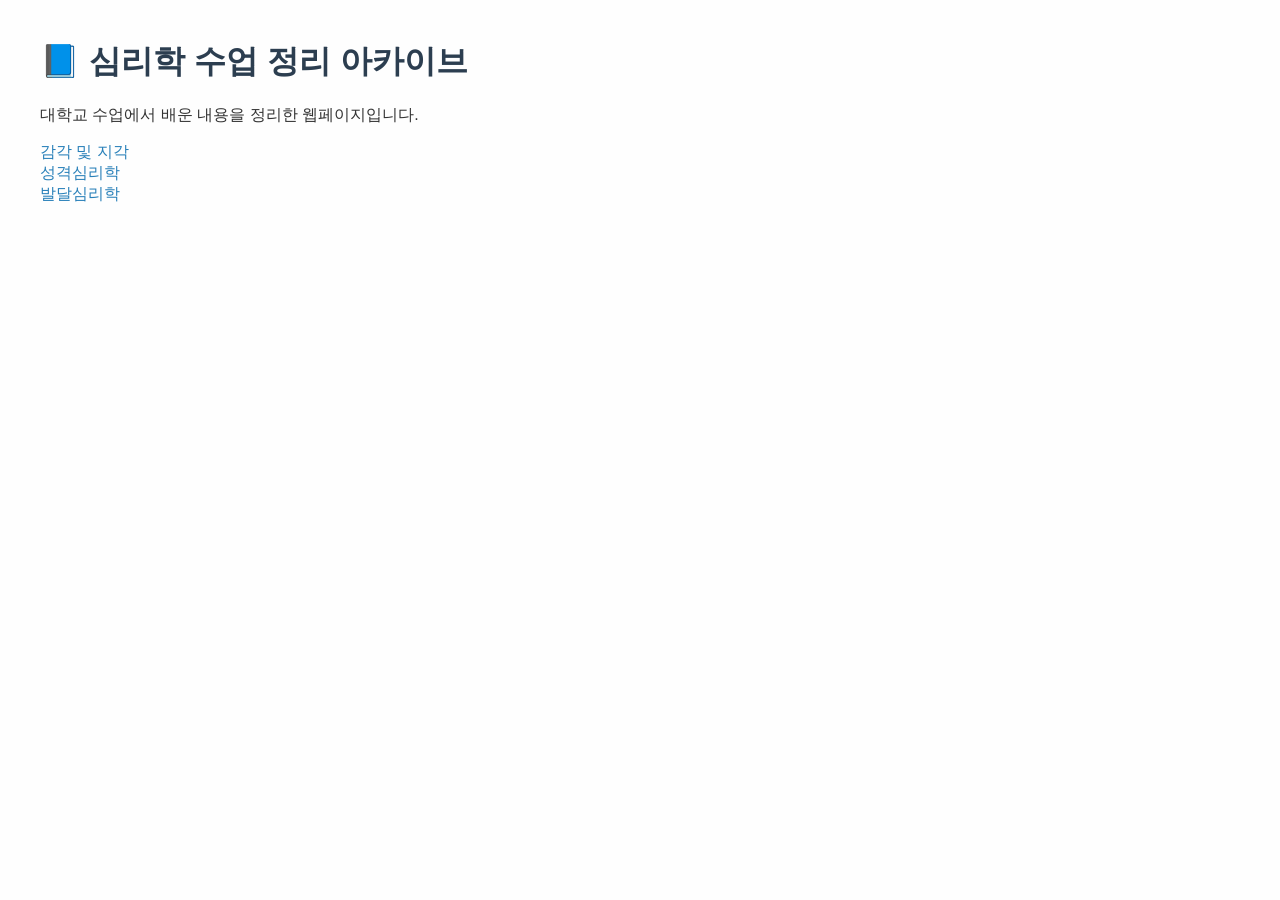
==== 심리학/index.html @ 8f7af4ea "Add files via upload" ====
<!DOCTYPE html>
<html lang="ko">
<head>
  <meta charset="UTF-8" />
  <title>심리학 수업 정리</title>
  <link rel="stylesheet" href="style.css" />
</head>
<body>
  <header>
    <h1>📘 심리학 수업 정리 아카이브</h1>
    <p>대학교 수업에서 배운 내용을 정리한 웹페이지입니다.</p>
  </header>

  <main>
    <ul>
      <li><a href="Sensation_Perception.html">감각 및 지각</a></li>
      <li><a href="personality.html">성격심리학</a></li>
      <li><a href="development.html">발달심리학</a></li>
    </ul>
  </main>
</body>
</html>
---- 심리학/style.css ----
body {
    font-family: 'Noto Sans KR', sans-serif;
    background-color: #fefefe;
    margin: 40px;
    color: #333;
  }
  
  h1, h2 {
    color: #2c3e50;
  }
  
  a {
    color: #2980b9;
    text-decoration: none;
  }
  
  a:hover {
    text-decoration: underline;
  }
  
  ul {
    list-style: none;
    padding: 0;
  }
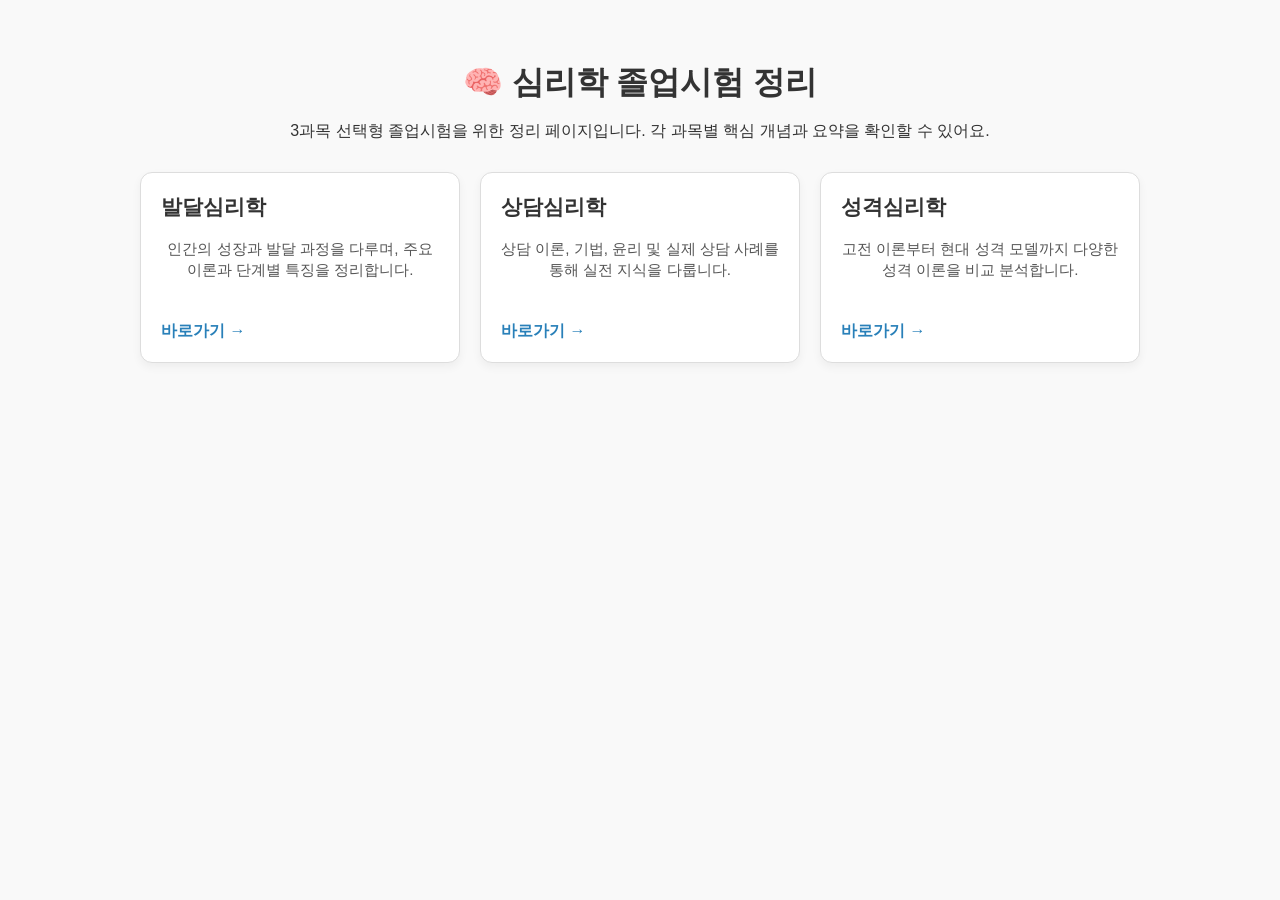
==== commit cf0e2537: "Add files via upload" ====
--- a/심리학/index.html
+++ b/심리학/index.html
@@ -1,22 +1,30 @@
 <!DOCTYPE html>
 <html lang="ko">
 <head>
-  <meta charset="UTF-8" />
-  <title>심리학 수업 정리</title>
-  <link rel="stylesheet" href="style.css" />
+  <meta charset="UTF-8">
+  <title>심리학 졸업시험 정리</title>
+  <link rel="stylesheet" href="style.css">
 </head>
 <body>
-  <header>
-    <h1>📘 심리학 수업 정리 아카이브</h1>
-    <p>대학교 수업에서 배운 내용을 정리한 웹페이지입니다.</p>
-  </header>
+  <h1>🧠 심리학 졸업시험 정리</h1>
+  <p>3과목 선택형 졸업시험을 위한 정리 페이지입니다. 각 과목별 핵심 개념과 요약을 확인할 수 있어요.</p>
 
-  <main>
-    <ul>
-      <li><a href="Sensation_Perception.html">감각 및 지각</a></li>
-      <li><a href="personality.html">성격심리학</a></li>
-      <li><a href="development.html">발달심리학</a></li>
-    </ul>
-  </main>
+  <div class="container">
+    <div class="card">
+      <h2>발달심리학</h2>
+      <p>인간의 성장과 발달 과정을 다루며, 주요 이론과 단계별 특징을 정리합니다.</p>
+      <a href="development.html">바로가기 →</a>
+    </div>
+    <div class="card">
+      <h2>상담심리학</h2>
+      <p>상담 이론, 기법, 윤리 및 실제 상담 사례를 통해 실전 지식을 다룹니다.</p>
+      <a href="Counseling.html">바로가기 →</a>
+    </div>
+    <div class="card">
+      <h2>성격심리학</h2>
+      <p>고전 이론부터 현대 성격 모델까지 다양한 성격 이론을 비교 분석합니다.</p>
+      <a href="Personality.html">바로가기 →</a>
+    </div>
+  </div>
 </body>
 </html>
--- a/심리학/style.css
+++ b/심리학/style.css
@@ -1,24 +1,58 @@
 body {
-    font-family: 'Noto Sans KR', sans-serif;
-    background-color: #fefefe;
-    margin: 40px;
-    color: #333;
-  }
-  
-  h1, h2 {
-    color: #2c3e50;
-  }
-  
-  a {
-    color: #2980b9;
-    text-decoration: none;
-  }
-  
-  a:hover {
-    text-decoration: underline;
-  }
-  
-  ul {
-    list-style: none;
-    padding: 0;
-  }+  font-family: 'Noto Sans KR', sans-serif;
+  background-color: #f9f9f9;
+  margin: 0;
+  padding: 40px 20px;
+  color: #333;
+}
+
+h1 {
+  text-align: center;
+  font-size: 2rem;
+  margin-bottom: 10px;
+}
+
+p {
+  text-align: center;
+  font-size: 1rem;
+  margin-bottom: 30px;
+}
+
+.container {
+  max-width: 1000px;
+  margin: auto;
+  display: grid;
+  grid-template-columns: repeat(auto-fit, minmax(280px, 1fr));
+  gap: 20px;
+}
+
+.card {
+  border: 1px solid #ddd;
+  border-radius: 12px;
+  padding: 20px;
+  background-color: #fff;
+  box-shadow: 0 4px 10px rgba(0,0,0,0.05);
+  transition: transform 0.2s;
+}
+
+.card:hover {
+  transform: translateY(-5px);
+}
+
+.card h2 {
+  margin-top: 0;
+  font-size: 1.3rem;
+}
+
+.card p {
+  font-size: 0.95rem;
+  color: #555;
+}
+
+.card a {
+  display: inline-block;
+  margin-top: 10px;
+  color: #2980b9;
+  font-weight: bold;
+  text-decoration: none;
+}
